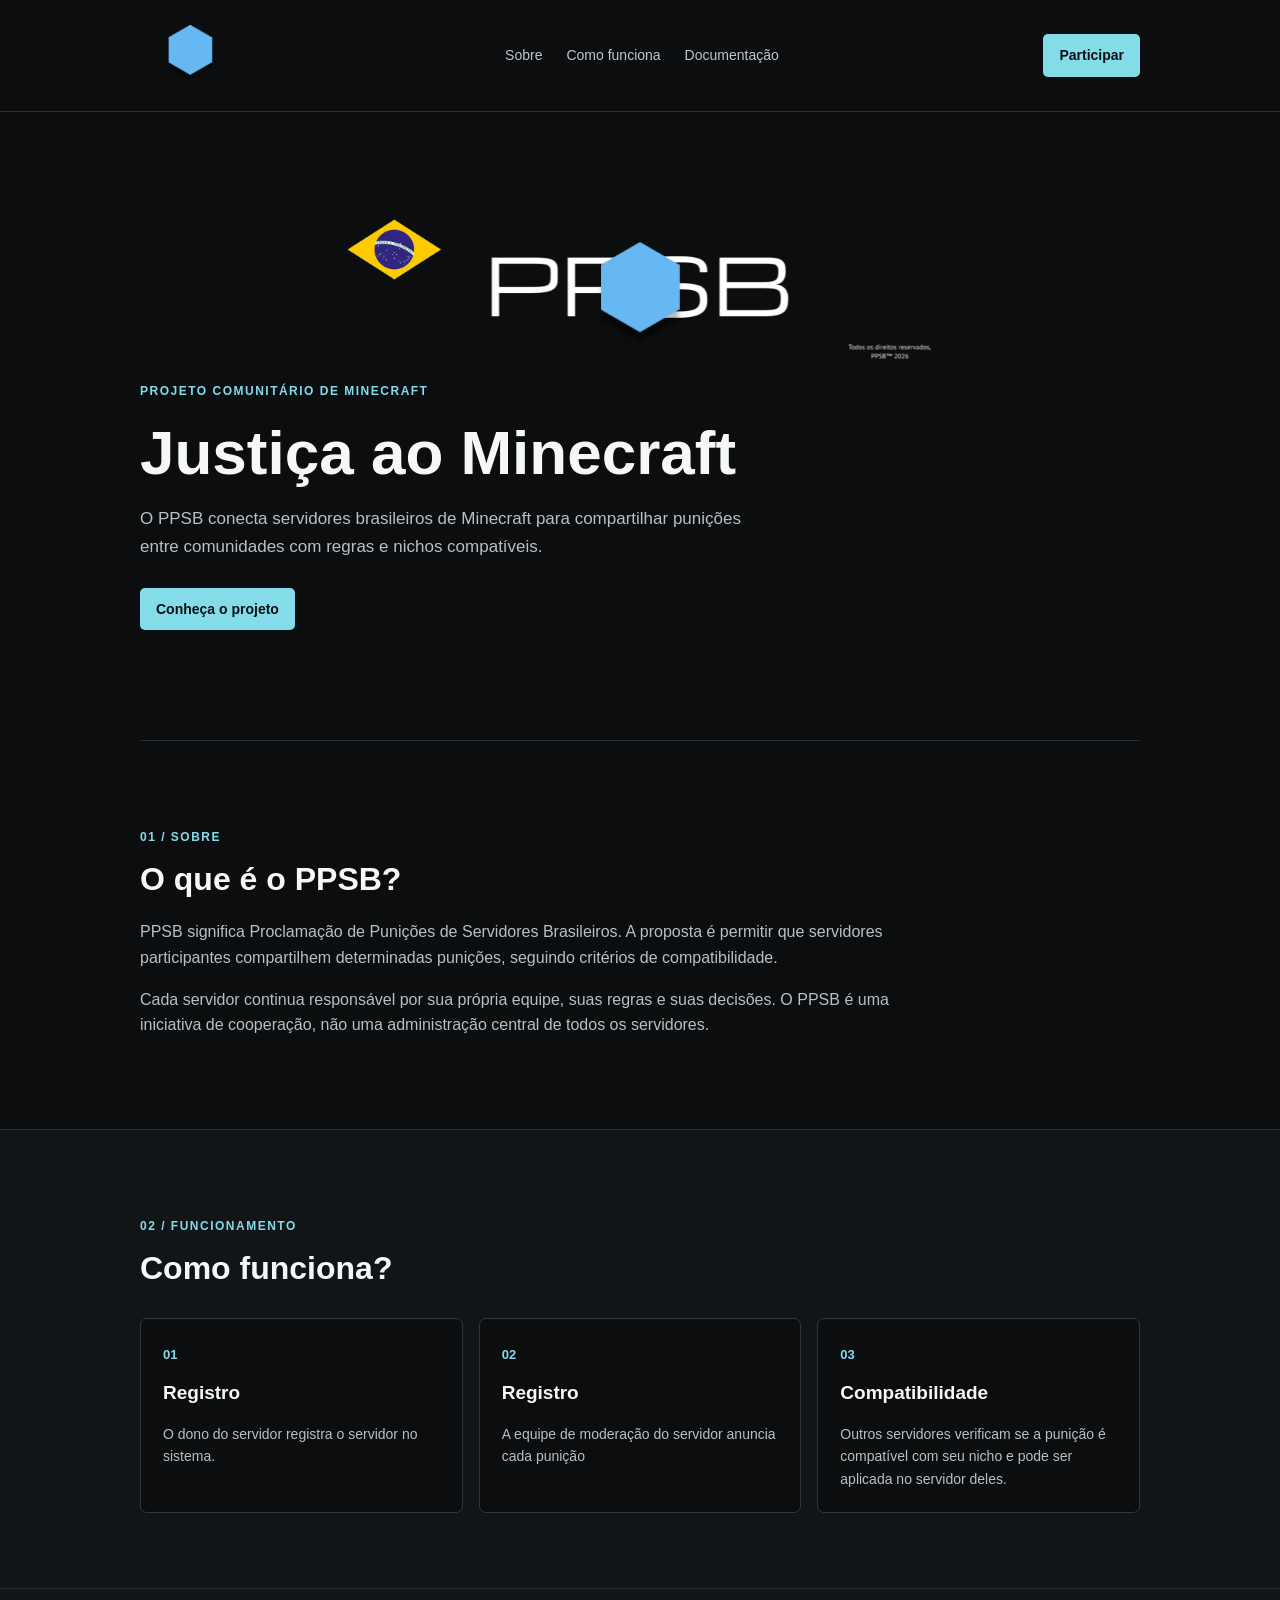
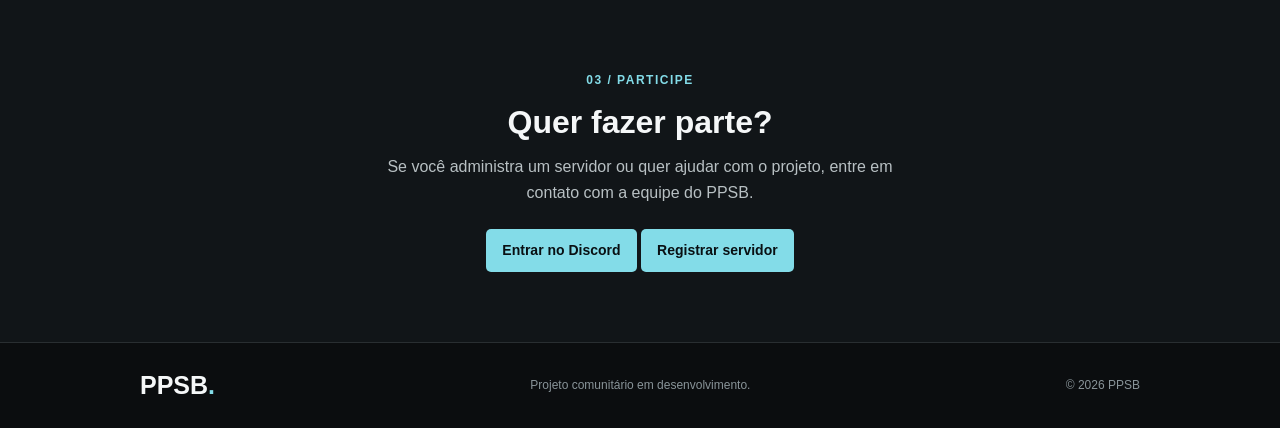
==== index.html @ f711617b "Start until Art 7º" ====
<!DOCTYPE html>
<html lang="pt-BR">
<head>
    <meta charset="UTF-8">
    <meta name="viewport" content="width=device-width, initial-scale=1.0">
    <title>PPSB - Proclamação de Punições de Servidores Brasileiros</title>
    <link rel="stylesheet" href="style.css">
    <script src="script.js" defer></script>
</head>
<body>
    <header>
        <div class="container header-content">
            <a class="logo" href="#inicio"><img src="./PPSBfofcnobackground.png" alt="PPSB." style="height: 100px;"><span></span></a>

            <nav>
                <a href="#sobre">Sobre</a>
                <a href="#funcionamento">Como funciona</a>
                <a href="./artigos.html">Documentação</a>
            </nav>

            <a class="discord-button" href="#contato">Participar</a>
        </div>
    </header>

<main>
    <section class="hero container" id="inicio">
        <img
            src="./PPSBofc6 bannernobackground.png"
            alt=""
            style="display: block; width: 100%; max-width: 600px; height: auto; margin: 0 auto 20px;"
        >

        <p class="small-title">PROJETO COMUNITÁRIO DE MINECRAFT</p>

        <h1>Justiça ao Minecraft
        </h1>

        <p class="hero-text">
            O PPSB conecta servidores brasileiros de Minecraft para compartilhar
            punições entre comunidades com regras e nichos compatíveis.
        </p>

        <a class="main-button" href="#sobre">Conheça o projeto</a>
    </section>
</main>

        <section class="section container" id="sobre">
            <p class="section-label">01 / SOBRE</p>
            <h2>O que é o PPSB?</h2>
            <p class="section-text">
                PPSB significa Proclamação de Punições de Servidores Brasileiros.
                A proposta é permitir que servidores participantes compartilhem
                determinadas punições, seguindo critérios de compatibilidade.
            </p>
            <p class="section-text">
                Cada servidor continua responsável por sua própria equipe,
                suas regras e suas decisões. O PPSB é uma iniciativa de cooperação,
                não uma administração central de todos os servidores.
            </p>
        </section>

        <section class="section darker" id="funcionamento">
            <div class="container">
                <p class="section-label">02 / FUNCIONAMENTO</p>
                <h2>Como funciona?</h2>

                <div class="cards">
                    <article class="card">
                        <span class="card-number">01</span>
                        <h3>Registro</h3>
                        <p>O dono do servidor registra o servidor no sistema.</p>
                    </article>

                    <article class="card">
                        <span class="card-number">02</span>
                        <h3>Registro</h3>
                        <p>A equipe de moderação do servidor anuncia cada punição</p>
                    </article>

                    <article class="card">
                        <span class="card-number">03</span>
                        <h3>Compatibilidade</h3>
                        <p>Outros servidores verificam se a punição é compatível com seu nicho e pode ser aplicada no servidor deles.</p>
                    </article>
                </div>
            </div>
        </section>

        <section class="contact-section" id="contato">
            <div class="container contact-content">
                <p class="section-label">03 / PARTICIPE</p>
                <h2>Quer fazer parte?</h2>
                <p>
                    Se você administra um servidor ou quer ajudar com o projeto,
                    entre em contato com a equipe do PPSB.
                </p>
                <a class="main-button" id="discordLink" href="" target="_blank" rel="noopener noreferrer">
                    Entrar no Discord
                </a>
                <a class="main-button" href="https://forms.gle/PdChZpaRSY8sq9v86" target="_blank" rel="noopener noreferrer">
                    Registrar servidor
                </a>
            </div>
        </section>
    </main>

    <footer>
        <div class="container footer-content">
            <a class="logo" href="#inicio">PPSB<span>.</span></a>
            <p>Projeto comunitário em desenvolvimento.</p>
            <p>&copy; <span id="year"></span> PPSB</p>
        </div>
    </footer>
</body>
</html>
---- style.css ----
/* Estilos do site PPSB */

* {
    box-sizing: border-box;
}

html {
    scroll-behavior: smooth;
}

body {
    margin: 0;
    background-color: #0b0d0f;
    color: #f5f7f8;
    font-family: Arial, Helvetica, sans-serif;
    line-height: 1.6;
}

.container {
    width: 90%;
    max-width: 1000px;
    margin: 0 auto;
}

header {
    border-bottom: 1px solid #292e31;
    background-color: #0b0d0f;
}

.header-content {
    min-height: 72px;
    display: flex;
    align-items: center;
    justify-content: space-between;
    gap: 20px;
}

.logo {
    color: #f5f7f8;
    font-size: 25px;
    font-weight: bold;
    text-decoration: none;
}

.logo span {
    color: #83dce8;
}

nav {
    display: flex;
    gap: 24px;
}

nav a {
    color: #c0c7ca;
    font-size: 14px;
    text-decoration: none;
}

nav a:hover {
    color: #83dce8;
}

.discord-button,
.main-button {
    display: inline-block;
    padding: 10px 16px;
    border-radius: 5px;
    background-color: #83dce8;
    color: #091013;
    font-weight: bold;
    font-size: 14px;
    text-decoration: none;
}

.discord-button:hover,
.main-button:hover {
    background-color: #b5f1f7;
}

.hero {
    padding-top: 100px;
    padding-bottom: 110px;
}

.small-title,
.section-label {
    color: #83dce8;
    font-size: 12px;
    font-weight: bold;
    letter-spacing: 1.5px;
}

h1 {
    margin: 18px 0;
    font-size: clamp(38px, 6vw, 62px);
    line-height: 1.1;
}

h1 span {
    color: #d9f8fb;
}

.hero-text {
    max-width: 620px;
    margin-bottom: 28px;
    color: #b8c0c3;
    font-size: 17px;
}

.section {
    padding-top: 75px;
    padding-bottom: 75px;
    border-top: 1px solid #292e31;
}

h2 {
    margin-top: 10px;
    margin-bottom: 20px;
    font-size: 32px;
    line-height: 1.25;
}

.section-text {
    max-width: 760px;
    color: #b8c0c3;
}

.darker {
    background-color: #111518;
}

.cards {
    display: grid;
    grid-template-columns: repeat(3, 1fr);
    gap: 16px;
    margin-top: 30px;
}

.card {
    padding: 22px;
    border: 1px solid #30383c;
    border-radius: 7px;
    background-color: #0b0d0f;
}

.card-number {
    color: #83dce8;
    font-size: 13px;
    font-weight: bold;
}

.card h3 {
    margin: 12px 0 8px;
    font-size: 19px;
}

.card p {
    margin-bottom: 0;
    color: #b8c0c3;
    font-size: 14px;
}

.rules-list {
    padding-left: 22px;
    color: #c5cccf;
}

.rules-list li {
    padding: 7px 0;
}

.note {
    margin-top: 25px;
    padding: 14px 16px;
    border-left: 3px solid #83dce8;
    background-color: #111518;
    color: #aeb9bd;
    font-size: 13px;
}

.contact-section {
    padding: 70px 0;
    border-top: 1px solid #292e31;
    background-color: #111518;
}

.contact-content {
    text-align: center;
}

.contact-content h2 {
    margin-bottom: 12px;
}

.contact-content > p:not(.section-label):not(.small-note) {
    max-width: 550px;
    margin: 0 auto 24px;
    color: #b8c0c3;
}

.small-note {
    margin-top: 12px;
    color: #7f8b90;
    font-size: 12px;
}

footer {
    border-top: 1px solid #292e31;
}

.footer-content {
    min-height: 85px;
    display: flex;
    align-items: center;
    justify-content: space-between;
    gap: 16px;
}

.footer-content p {
    color: #899499;
    font-size: 12px;
}

@media (max-width: 650px) {
    .header-content {
        padding: 15px 0;
        flex-wrap: wrap;
    }

    nav {
        order: 3;
        width: 100%;
        justify-content: space-between;
        gap: 12px;
    }

    nav a {
        font-size: 13px;
    }

    .hero {
        padding-top: 70px;
        padding-bottom: 75px;
    }

    .hero-text {
        font-size: 15px;
    }

    .cards {
        grid-template-columns: 1fr;
    }

    .section {
        padding-top: 55px;
        padding-bottom: 55px;
    }

    h2 {
        font-size: 28px;
    }

    .footer-content {
        padding: 18px 0;
        flex-wrap: wrap;
    }

    .footer-content p {
        margin: 0;
    }
}

@media (max-width: 380px) {
    .discord-button {
        padding: 8px 10px;
        font-size: 12px;
    }

    nav {
        gap: 8px;
    }

    nav a {
        font-size: 12px;
    }
}
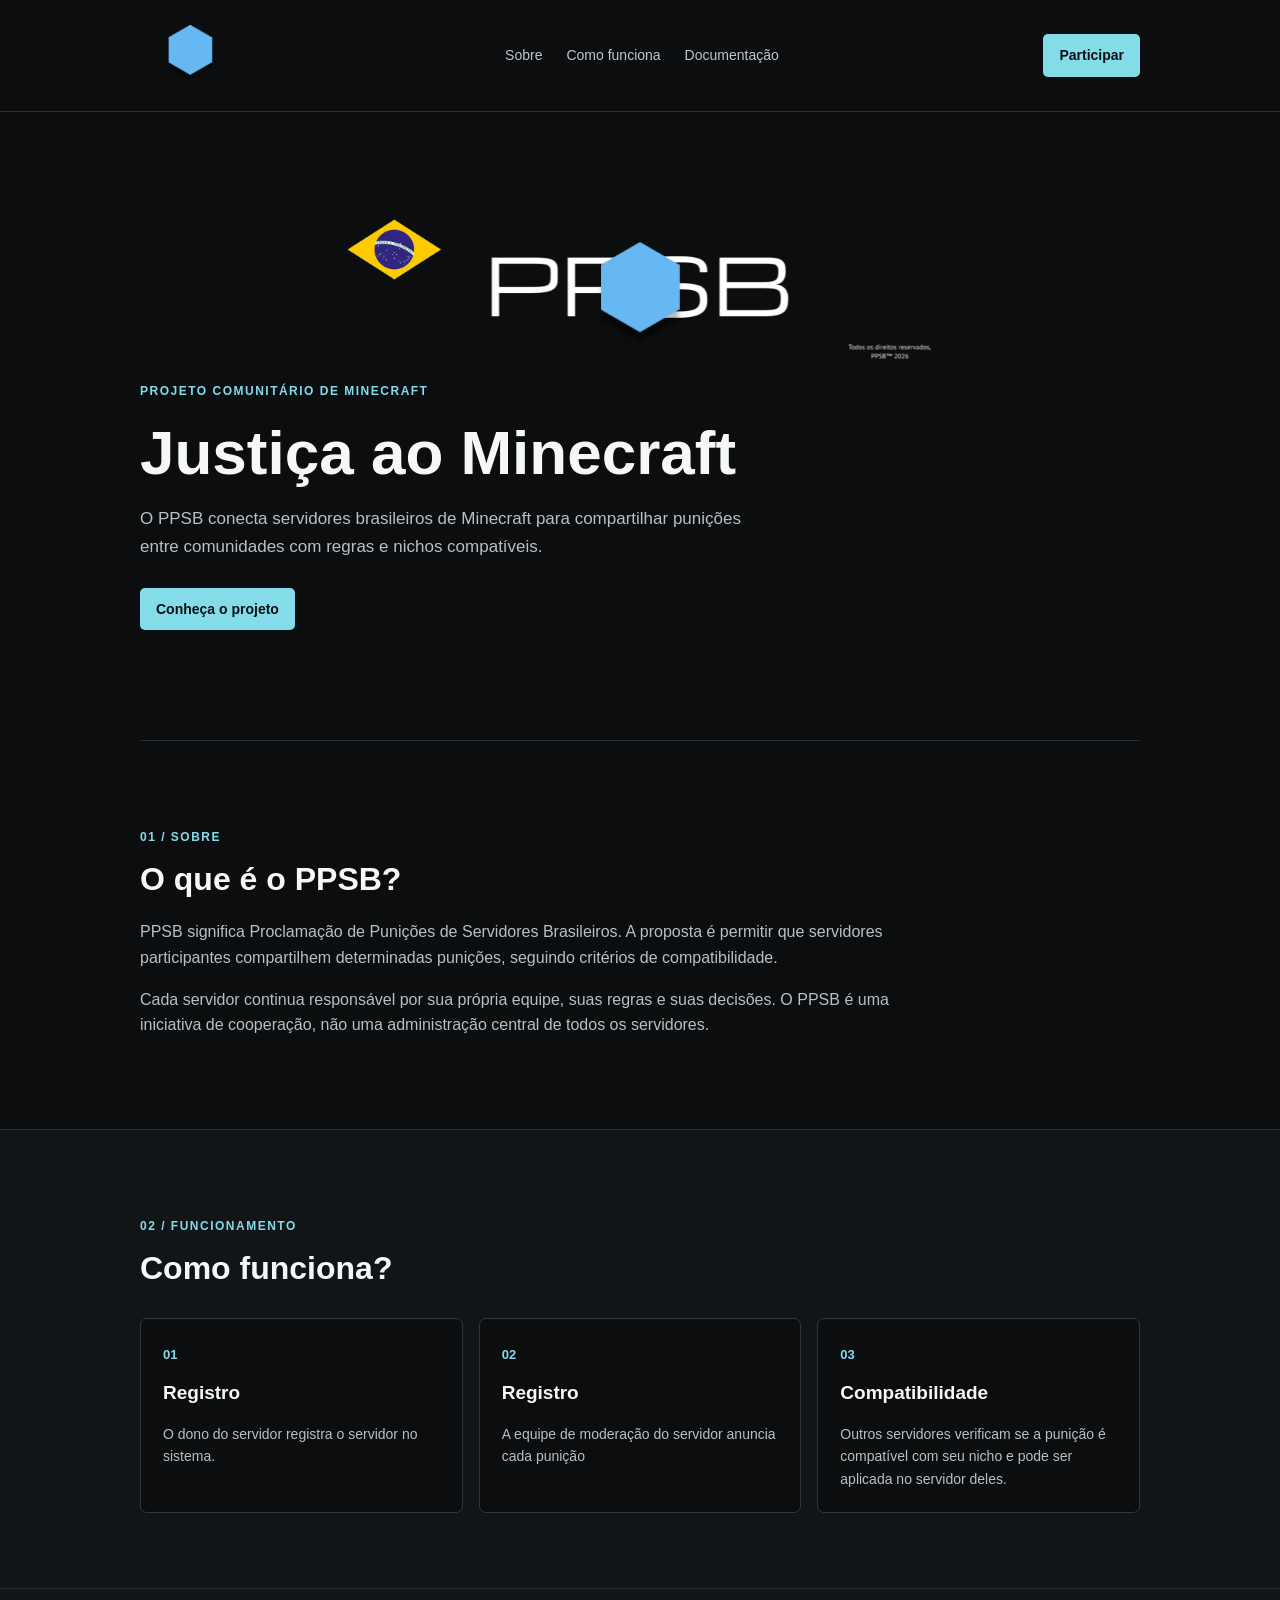
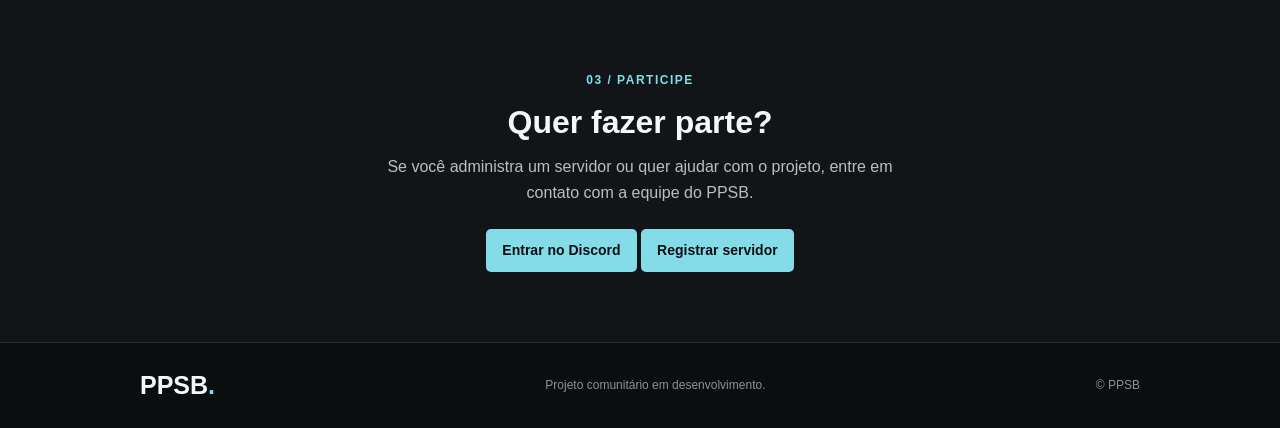
==== commit a0a05702: "Por que eu fiz isso assim?" ====
--- a/index.html
+++ b/index.html
@@ -94,7 +94,7 @@
                     Se você administra um servidor ou quer ajudar com o projeto,
                     entre em contato com a equipe do PPSB.
                 </p>
-                <a class="main-button" id="discordLink" href="" target="_blank" rel="noopener noreferrer">
+                <a class="main-button" href="https://discord.gg/XVhmhvJnXk" target="_blank" rel="noopener noreferrer">
                     Entrar no Discord
                 </a>
                 <a class="main-button" href="https://forms.gle/PdChZpaRSY8sq9v86" target="_blank" rel="noopener noreferrer">
